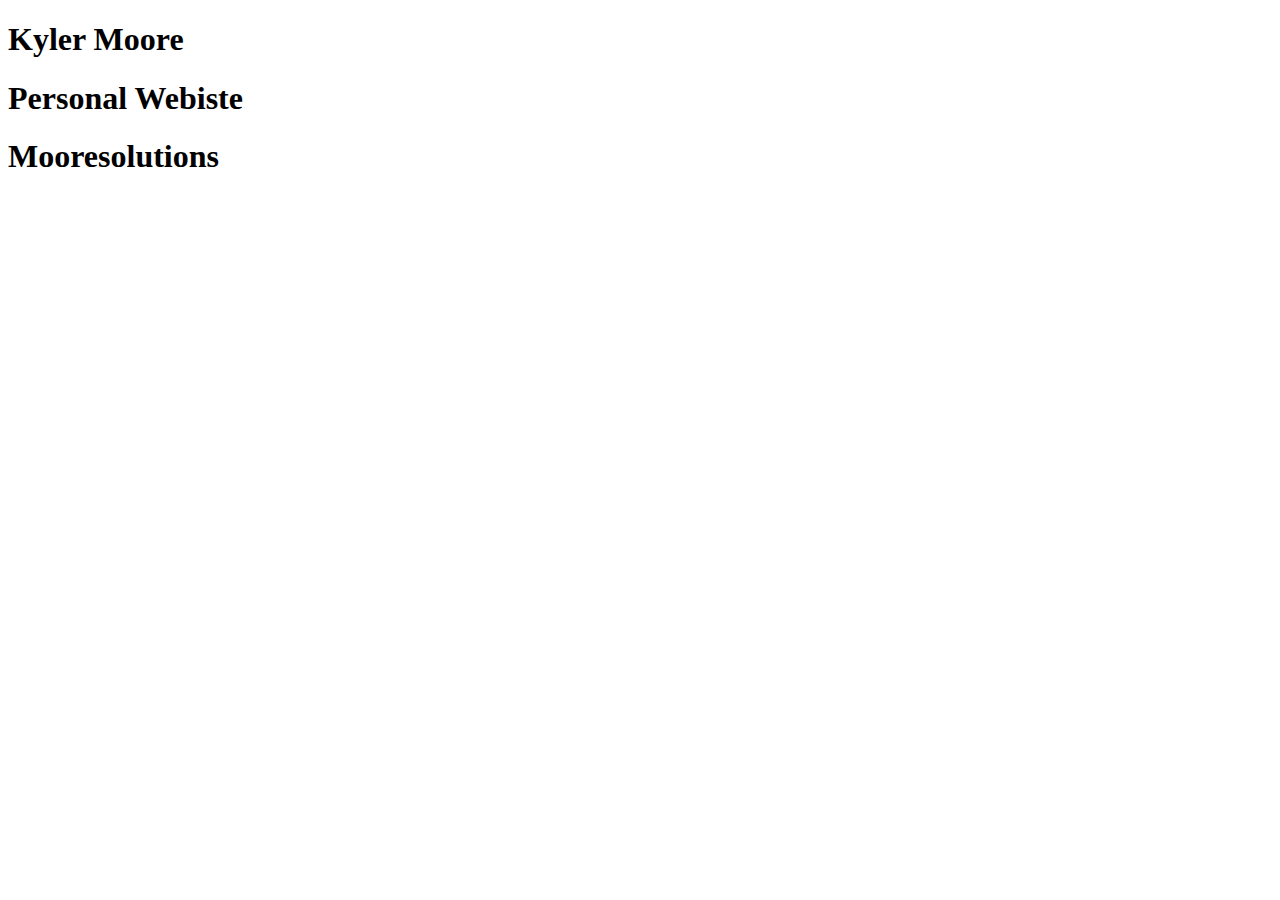
==== PersonalWeb/index.html @ 13190c8d "index changes" ====
<!DOCTYPE html>
<body>
<header>
    <h1>
        Kyler Moore
    </h1>
</header>
    <div class="puck_one"><h1>
        Personal Webiste
    </h1></div>
<footer>
    <h1>
        Mooresolutions
    </h1>
</footer>
</body>
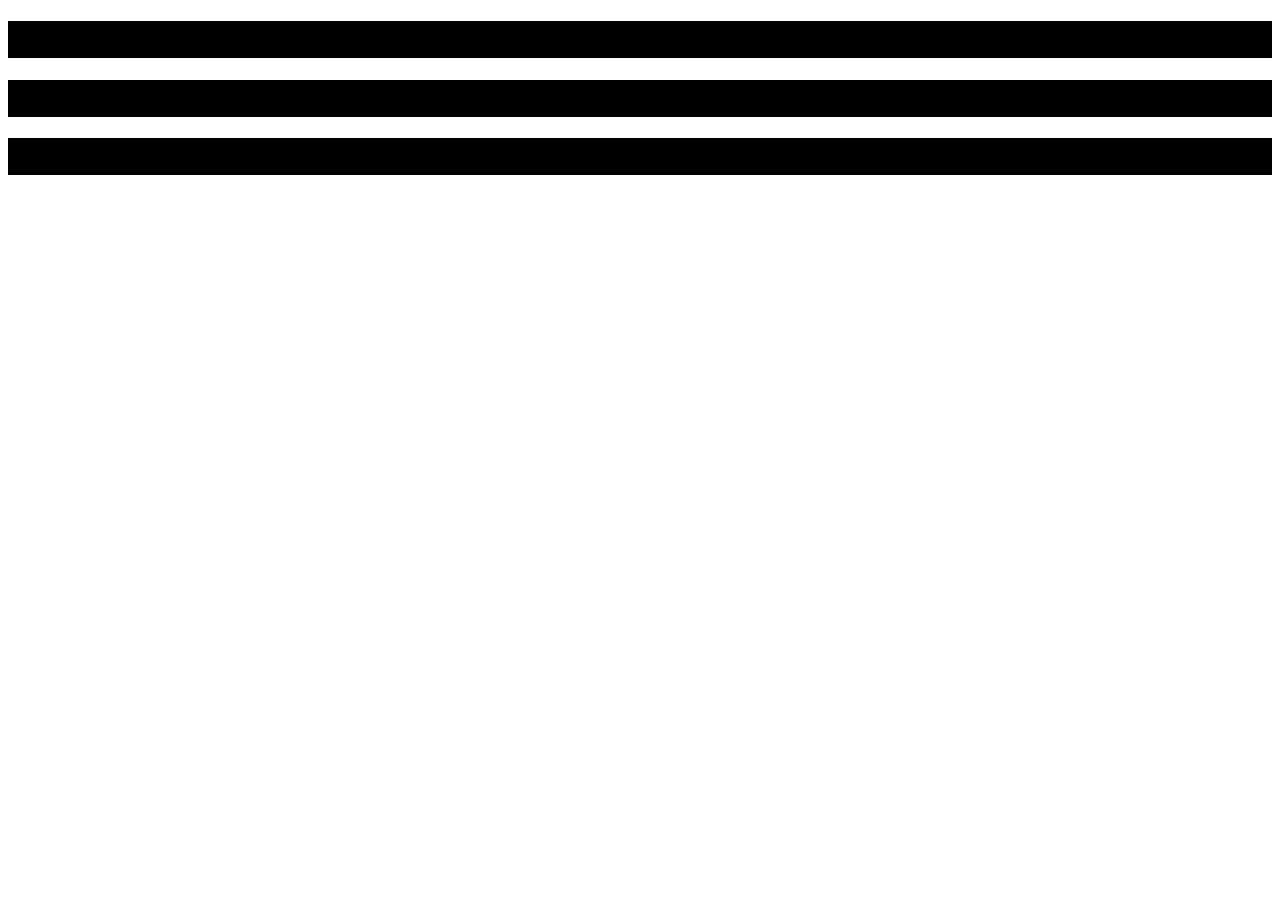
==== commit 49ab1276: "Merge branch 'main' of https://github.com/SCAREcrow0367/Mooresolutions.github.io" ====
--- a/PersonalWeb/index.html
+++ b/PersonalWeb/index.html
@@ -1,16 +1,28 @@
 <!DOCTYPE html>
+<head>
+<html lang="en">
+<meta charset="UTF-8">
+<title>Personal Web Dev Page</title>
+<meta name="viewport" content="width=divice-width, initial-scale=1">
+<link rel="stylesheet" href="index.css">
+</head>
 <body>
 <header>
+    <div class="circle_one">
     <h1>
         Kyler Moore
     </h1>
+    </div>
 </header>
-    <div class="puck_one"><h1>
+    <div class="Circle_two"><h1>
         Personal Webiste
     </h1></div>
 <footer>
+    <div>
     <h1>
         Mooresolutions
     </h1>
+    </div>
 </footer>
-</body>+</body>
+</html>--- a/PersonalWeb/index.css
+++ b/PersonalWeb/index.css
@@ -0,0 +1,9 @@
+a:link {
+    color: red;
+}
+
+h1 {
+    text-align: center;
+    background-color: black;
+    color:black;
+}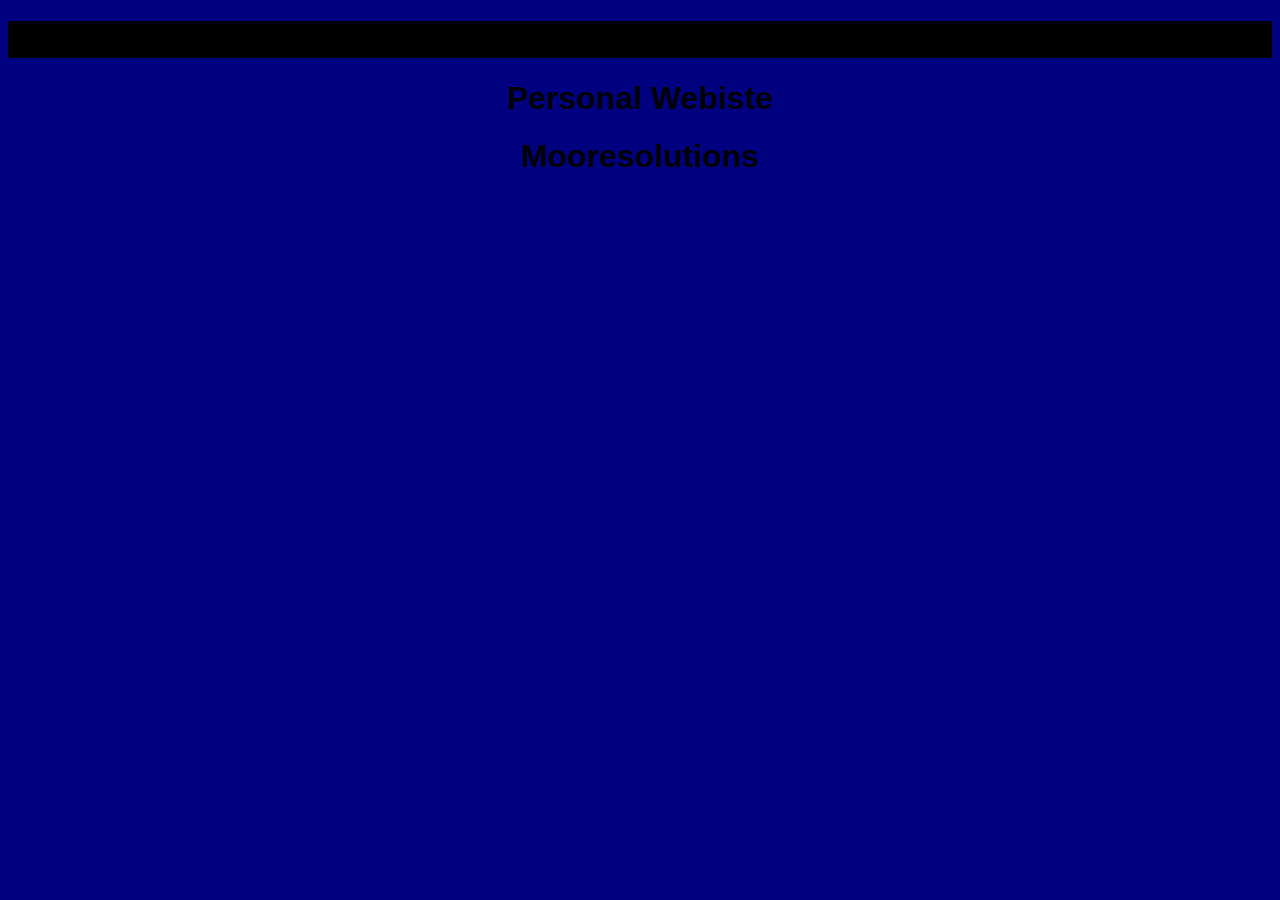
==== commit 1f3aef74: "css update" ====
--- a/PersonalWeb/index.html
+++ b/PersonalWeb/index.html
@@ -5,6 +5,7 @@
 <title>Personal Web Dev Page</title>
 <meta name="viewport" content="width=divice-width, initial-scale=1">
 <link rel="stylesheet" href="index.css">
+<script src="index.js"></script>
 </head>
 <body>
 <header>
--- a/PersonalWeb/index.css
+++ b/PersonalWeb/index.css
@@ -1,9 +1,25 @@
 a:link {
     color: red;
 }
+canvas{
+    background-color: whitesmoke;
+    margin-top: 32px;
+    border-style: solid;
+    border-radius: 3%;
+}
 
-h1 {
+body, h1, h2, h3, h4, h5, h6 {
     text-align: center;
+    font-family:Arial, Helvetica, sans-serif;
+}
+body{
+    background-color: navy;
+
+}
+.circle_one{
     background-color: black;
-    color:black;
+
+}
+.circle_one:hover{
+    animation: rotate 5s ease-in-out 1s infinite right both;
 }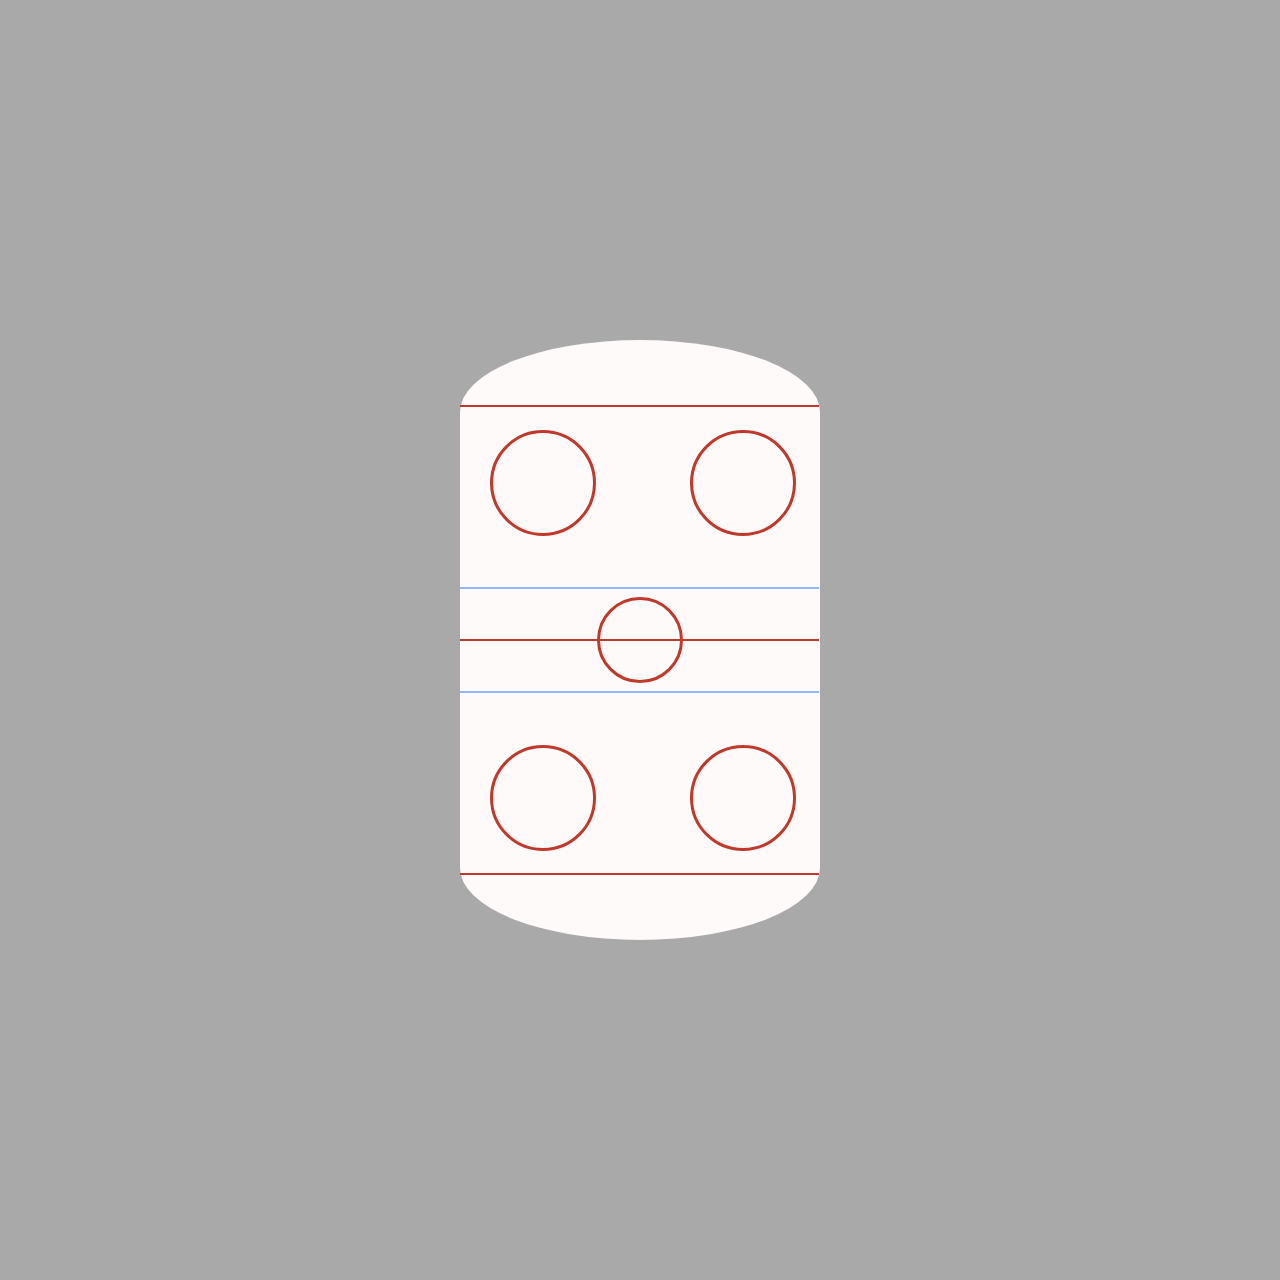
==== commit 981e46db: "updated css and html" ====
--- a/PersonalWeb/index.html
+++ b/PersonalWeb/index.html
@@ -3,12 +3,23 @@
 <html lang="en">
 <meta charset="UTF-8">
 <title>Personal Web Dev Page</title>
-<meta name="viewport" content="width=divice-width, initial-scale=1">
+<meta name="viewport" content="width=divice-width, initial-scale=1.0">
+<link rel="stylesheet" href="Rink.css">
 <link rel="stylesheet" href="index.css">
 <script src="index.js"></script>
 </head>
 <body>
-<header>
+    <div class="container">
+        <div class="rink">
+            <div class="line"></div>
+            <div class="line"></div>
+            <div class="line"></div>
+            <div class="line"></div>
+            <div class="line"></div>
+        </div>
+    </div>
+
+<!-- <header>
     <div class="circle_one">
     <h1>
         Kyler Moore
@@ -24,6 +35,6 @@
         Mooresolutions
     </h1>
     </div>
-</footer>
+</footer> -->
 </body>
 </html>--- a/PersonalWeb/Rink.css
+++ b/PersonalWeb/Rink.css
@@ -0,0 +1,135 @@
+*{
+    margin:0;
+    padding:0;
+    background-color: darkgray;
+    overflow: visible;
+}
+.container{
+    position: relative;
+    margin: 50% 50%;
+    display: flex;
+    justify-content: center;
+    align-items: center;
+}
+.rink{
+    /* rink dems. by estimation */
+    position: absolute;
+    height: 600px;
+    width: 360px;
+    /* creates rink shape */
+    border-radius: 1000px / 400px;
+    background-color: snow;
+}
+.line{
+    /* create basic red lines for lines across rink */
+    height: 2px;
+    width: 359px;
+    background-color: #c0392b;
+    margin-top: 65px;
+    margin-bottom: 30px;
+}
+/* .rink > .line:nth-child(2)::after{
+    content: ' ';
+    position: absolute;
+    top: 2px;
+    left: 0;
+    bottom: 0;
+    right: 0;
+    margin: auto;
+    height: 15px;
+    width: 25px;
+    background-color: #8fbbf9;
+    border-top-right-radius: 90px;
+    border-top-left-radius: 90px;
+    border: 3px solid #c0392b;
+} */
+.rink > .line:nth-child(2)::after{
+    content: ' ';
+    position: absolute;
+    margin: 90px 230px;
+    height: 100px;
+    width: 100px;
+    top: 0;
+    bottom: 0;
+    right: 0;
+    left: 0;
+    border-radius: 50%;
+    border: 3px solid #c0392b;
+}
+.rink > .line:nth-child(2)::before{
+    content: ' ';
+    position: absolute;
+    margin: 90px 30px;
+    height: 100px;
+    width: 100px;
+    top: 0;
+    bottom: 0;
+    right: 0;
+    left: 0;
+    border-radius: 50%;
+    border: 3px solid #c0392b;
+}
+
+.rink > .line:nth-child(2){
+     /* mimic line properties but create unique locations and line colors to match rink designs */
+    width: 359px;
+    background-color: #8fbbf9;
+    margin-top: 180px;
+}
+.rink > .line:nth-child(3){
+    ** center ice line.  **
+    width: 359px;
+    background-color: #c0392b;
+    margin-top: 50px;
+    margin-bottom: 30px;
+}
+.rink > .line:nth-child(3)::before{
+    content: ' ';
+    position: absolute;
+    margin: auto;
+    height: 80px;
+    width: 80px;
+    top: 0;
+    bottom: 0;
+    right: 0;
+    left: 0;
+    border-radius: 50%;
+    border: 3px solid #c0392b;
+}
+.rink > .line:nth-child(4){
+    width: 359px;
+    background-color: #8fbbf9;
+    margin-top: 50px;
+}
+.rink > .line:nth-child(5)::after{
+    content: ' ';
+    position: absolute;
+    margin: 405px 30px;
+    height: 100px;
+    width: 100px;
+    top: 0;
+    bottom: 0;
+    right: 0;
+    left: 0;
+    border-radius: 50%;
+    border: 3px solid #c0392b;
+}
+.rink > .line:nth-child(5)::before{
+    content: ' ';
+    position: absolute;
+    margin: 405px 230px;
+    height: 100px;
+    width: 100px;
+    top: 0;
+    bottom: 0;
+    right: 0;
+    left: 0;
+    border-radius: 50%;
+    border: 3px solid #c0392b;
+}
+.rink > .line:nth-child(5){
+    width: 359px;
+    background-color: #c0392b;
+    margin-top: 180px;
+    margin-bottom: 20px;
+}
